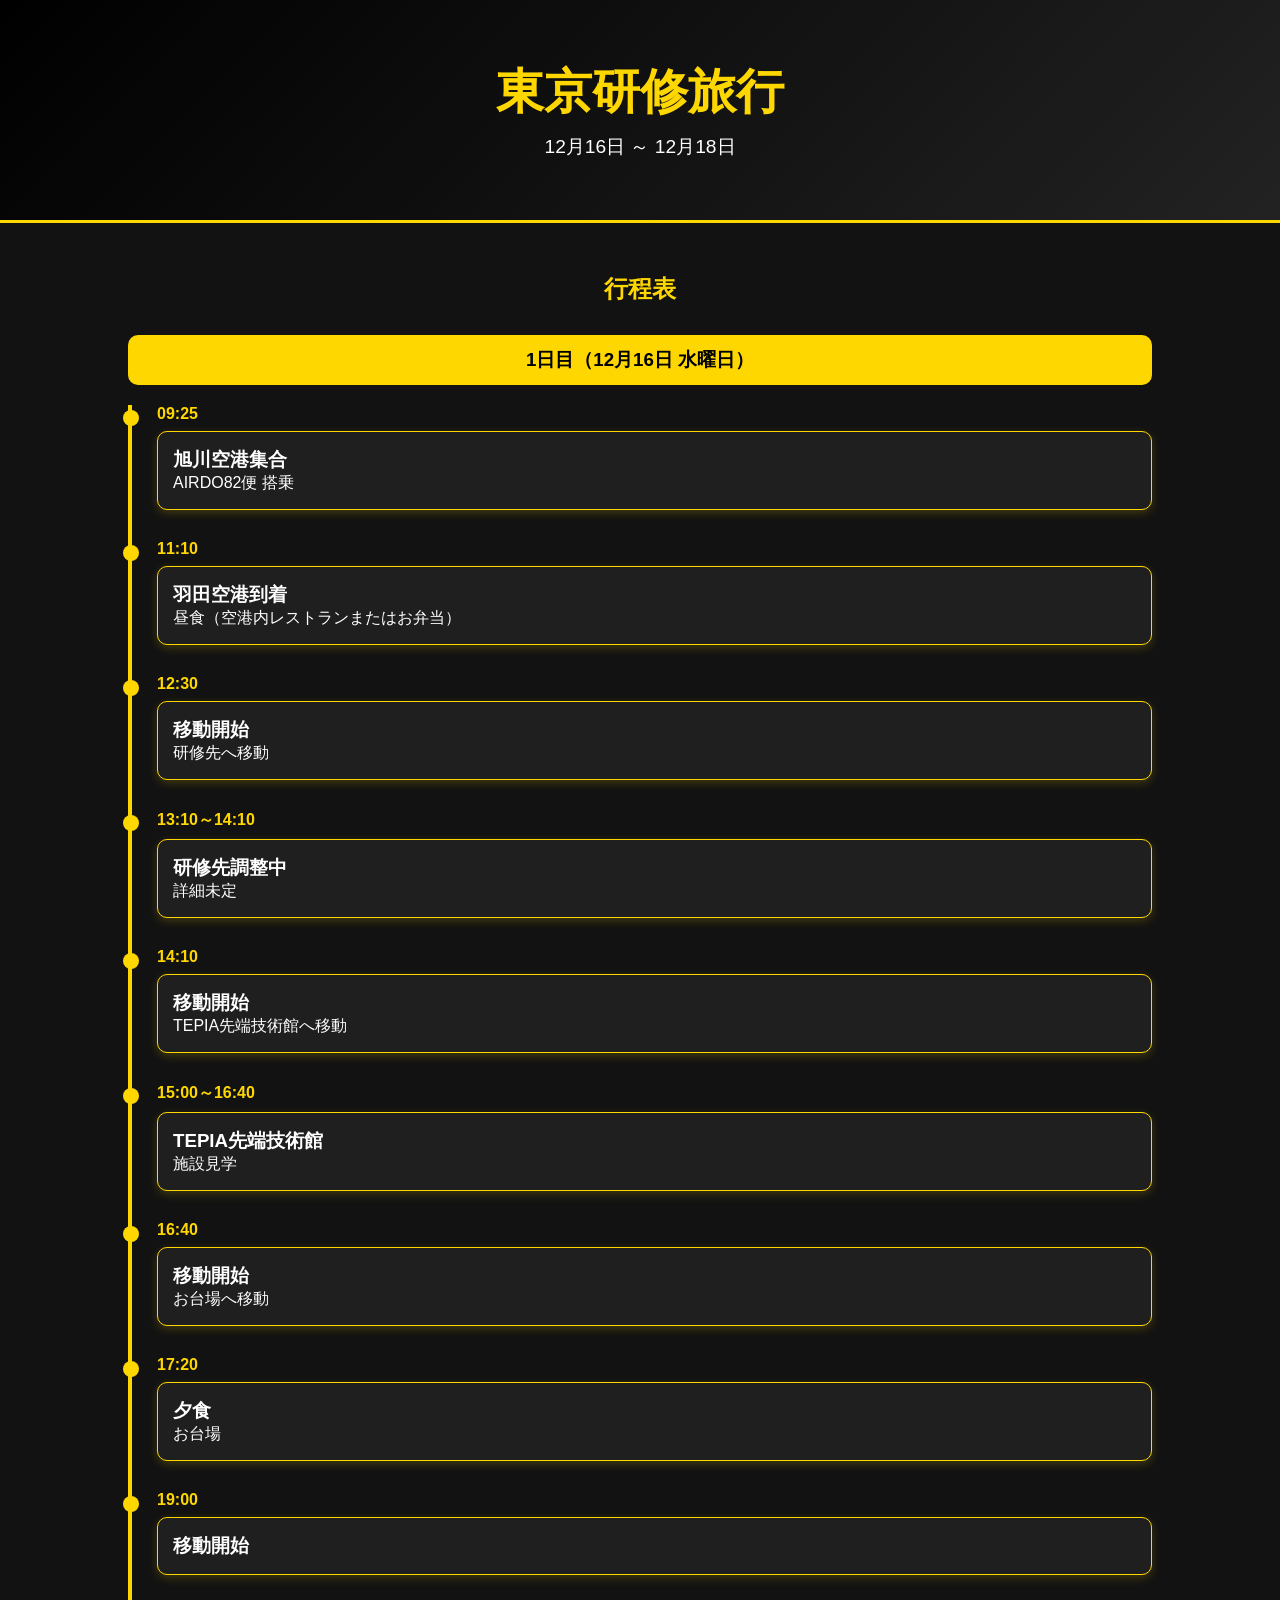
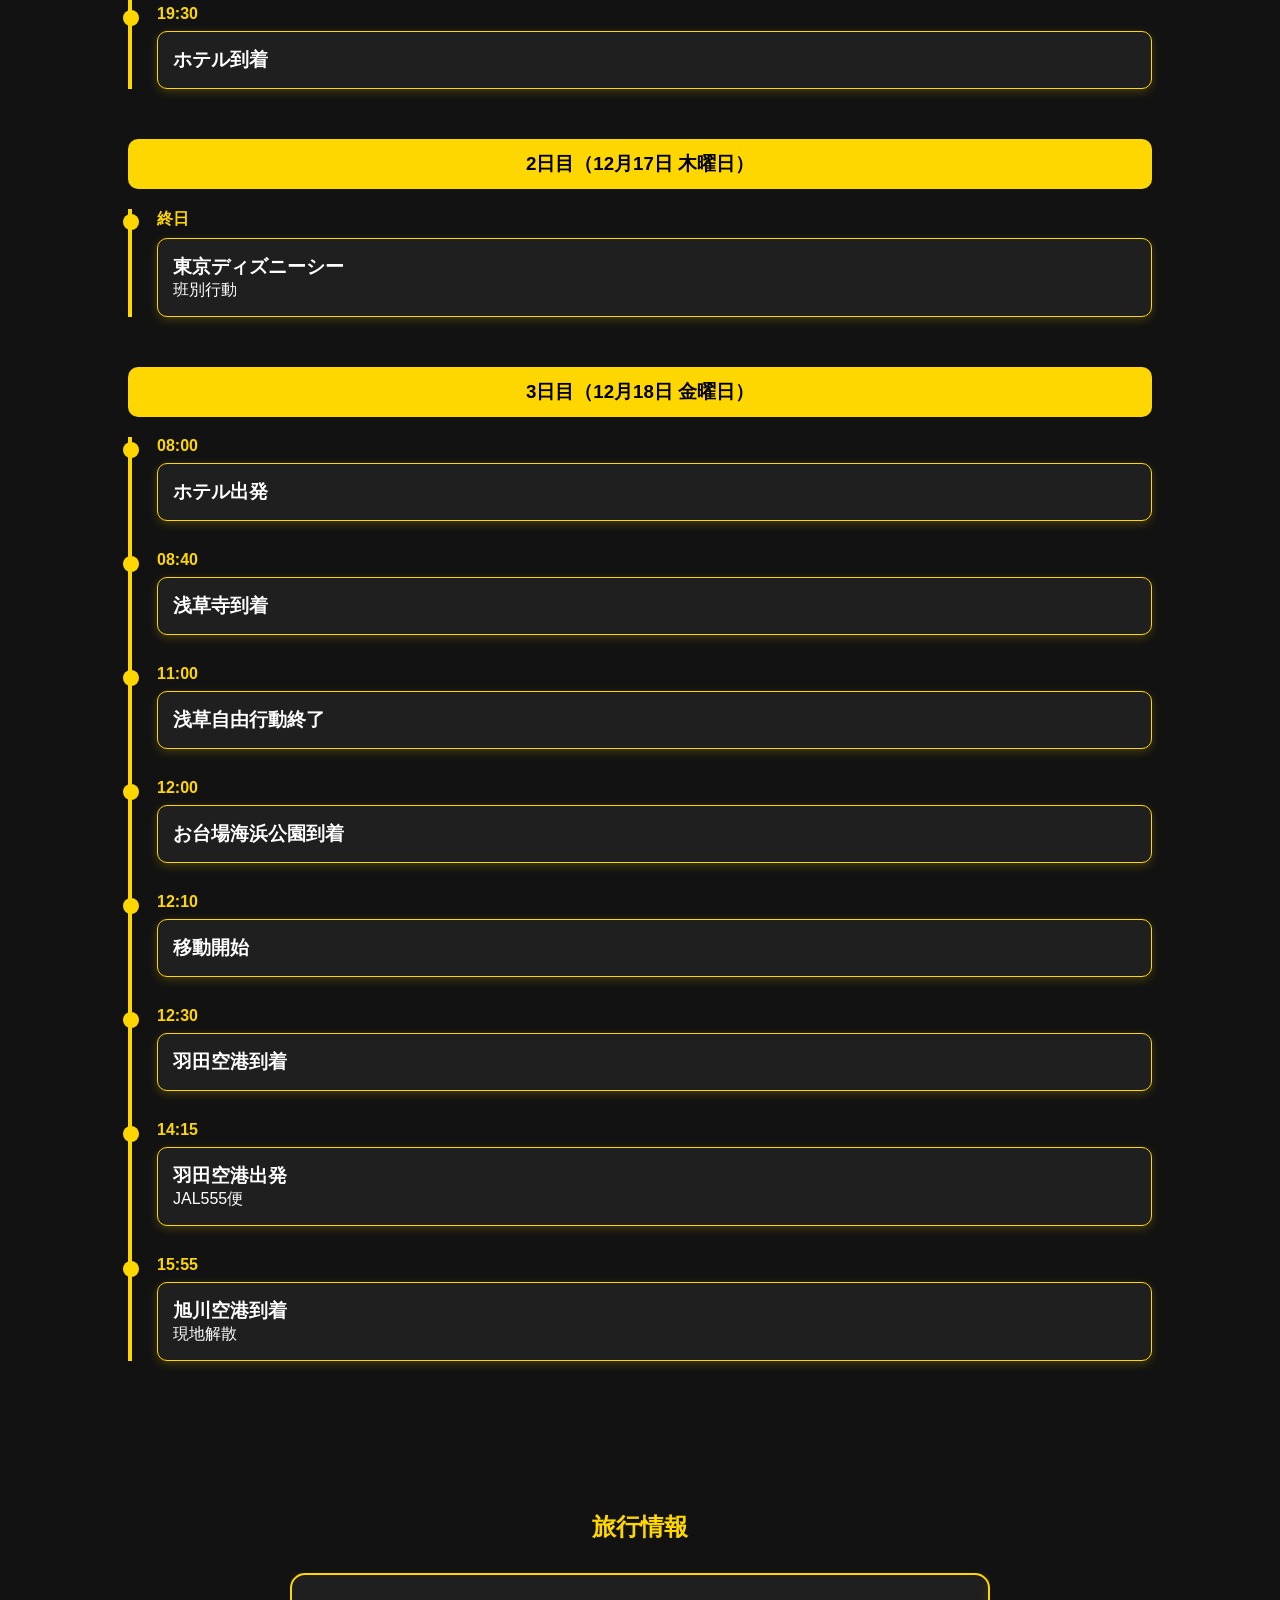
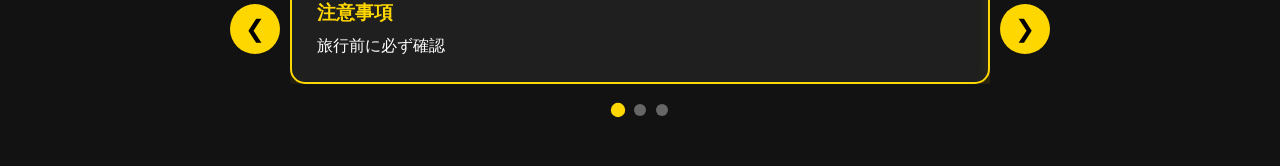
==== index.html @ af33875e "Add files via upload" ====
﻿<!DOCTYPE html>
<html lang="ja">
<head>
    <meta charset="UTF-8">
    <meta name="viewport" content="width=device-width, initial-scale=1.0">
    <title>東京研修旅行しおり</title>

    <link rel="stylesheet" href="しおり.css">
</head>

<body>

<header class="hero">
    <h1>東京研修旅行</h1>
    <p>12月16日 ～ 12月18日</p>
</header>

<main>

    <section class="schedule">

        <h2>行程表</h2>

        <!-- 1日目 -->
        <div class="day-section">

            <h3 class="day-title">
                1日目（12月16日 水曜日）
            </h3>

            <div class="timeline">

                <div class="event">
                    <span class="time">09:25</span>
                    <div class="content">
                        <h3>旭川空港集合</h3>
                        <p>AIRDO82便 搭乗</p>
                    </div>
                </div>

                <div class="event">
                    <span class="time">11:10</span>
                    <div class="content">
                        <h3>羽田空港到着</h3>
                        <p>昼食（空港内レストランまたはお弁当）</p>
                    </div>
                </div>

                <div class="event">
                    <span class="time">12:30</span>
                    <div class="content">
                        <h3>移動開始</h3>
                        <p>研修先へ移動</p>
                    </div>
                </div>

                <div class="event">
                    <span class="time">13:10～14:10</span>
                    <div class="content">
                        <h3>研修先調整中</h3>
                        <p>詳細未定</p>
                    </div>
                </div>

                <div class="event">
                    <span class="time">14:10</span>
                    <div class="content">
                        <h3>移動開始</h3>
                        <p>TEPIA先端技術館へ移動</p>
                    </div>
                </div>

                <div class="event">
                    <span class="time">15:00～16:40</span>
                    <div class="content">
                        <h3>TEPIA先端技術館</h3>
                        <p>施設見学</p>
                    </div>
                </div>

                <div class="event">
                    <span class="time">16:40</span>
                    <div class="content">
                        <h3>移動開始</h3>
                        <p>お台場へ移動</p>
                    </div>
                </div>

                <div class="event">
                    <span class="time">17:20</span>
                    <div class="content">
                        <h3>夕食</h3>
                        <p>お台場</p>
                    </div>
                </div>

                <div class="event">
                    <span class="time">19:00</span>
                    <div class="content">
                        <h3>移動開始</h3>
                    </div>
                </div>

                <div class="event">
                    <span class="time">19:30</span>
                    <div class="content">
                        <h3>ホテル到着</h3>
                    </div>
                </div>

            </div>

        </div>

        <!-- 2日目 -->
        <div class="day-section">

            <h3 class="day-title">
                2日目（12月17日 木曜日）
            </h3>

            <div class="timeline">

                <div class="event">
                    <span class="time">終日</span>
                    <div class="content">
                        <h3>東京ディズニーシー</h3>
                        <p>班別行動</p>
                    </div>
                </div>

            </div>

        </div>

        <!-- 3日目 -->
        <div class="day-section">

            <h3 class="day-title">
                3日目（12月18日 金曜日）
            </h3>

            <div class="timeline">

                <div class="event">
                    <span class="time">08:00</span>
                    <div class="content">
                        <h3>ホテル出発</h3>
                    </div>
                </div>

                <div class="event">
                    <span class="time">08:40</span>
                    <div class="content">
                        <h3>浅草寺到着</h3>
                    </div>
                </div>

                <div class="event">
                    <span class="time">11:00</span>
                    <div class="content">
                        <h3>浅草自由行動終了</h3>
                    </div>
                </div>

                <div class="event">
                    <span class="time">12:00</span>
                    <div class="content">
                        <h3>お台場海浜公園到着</h3>
                    </div>
                </div>

                <div class="event">
                    <span class="time">12:10</span>
                    <div class="content">
                        <h3>移動開始</h3>
                    </div>
                </div>

                <div class="event">
                    <span class="time">12:30</span>
                    <div class="content">
                        <h3>羽田空港到着</h3>
                    </div>
                </div>

                <div class="event">
                    <span class="time">14:15</span>
                    <div class="content">
                        <h3>羽田空港出発</h3>
                        <p>JAL555便</p>
                    </div>
                </div>

                <div class="event">
                    <span class="time">15:55</span>
                    <div class="content">
                        <h3>旭川空港到着</h3>
                        <p>現地解散</p>
                    </div>
                </div>

            </div>

        </div>

    </section>

    <!-- 旅行情報 -->
    <section class="info-section">

        <h2>旅行情報</h2>

        <div class="carousel-wrapper">

            <button class="nav-btn prev">
                ❮
            </button>

            <div class="carousel-viewport">

                <div class="carousel" id="carousel">

                    <a href="https://example.com/caution"
                       class="card"
                       target="_blank">

                        <h3>注意事項</h3>
                        <p>旅行前に必ず確認</p>

                    </a>

                    <a href="https://example.com/items"
                       class="card"
                       target="_blank">

                        <h3>持ちもの</h3>
                        <p>忘れ物チェック</p>

                    </a>

                    <a href="https://example.com/map"
                       class="card"
                       target="_blank">

                        <h3>地図</h3>
                        <p>目的地案内</p>

                    </a>

                </div>

            </div>

            <button class="nav-btn next">
                ❯
            </button>

        </div>

        <div class="indicator-container">

            <span class="indicator active"></span>
            <span class="indicator"></span>
            <span class="indicator"></span>

        </div>

    </section>

</main>

<script src="しおり.js"></script>

</body>
</html>
---- しおり.css ----
﻿/* =========================
   共通設定
========================= */

*{
    margin:0;
    padding:0;
    box-sizing:border-box;
}

body{
    font-family:"Yu Gothic",sans-serif;
    background:#121212;
    color:#ffffff;
    overflow-x:hidden;
}

/* =========================
   ヘッダー
========================= */

.hero{
    text-align:center;
    padding:60px 20px;

    background:linear-gradient(
        135deg,
        #000000,
        #222222
    );

    border-bottom:3px solid #ffd700;

    color:#ffffff;
}

.hero h1{
    font-size:clamp(2rem,5vw,3rem);
    color:#ffd700;
}

.hero p{
    margin-top:10px;
    font-size:clamp(1rem,3vw,1.2rem);
    color:#ffffff;
}

/* =========================
   行程表
========================= */

.schedule{
    padding:50px 10%;
}

.schedule h2{
    text-align:center;
    margin-bottom:30px;
    color:#ffd700;
}

.day-section{
    margin-bottom:50px;
}

.day-title{
    text-align:center;

    margin-bottom:20px;

    background:#ffd700;
    color:#000000;

    padding:12px;

    border-radius:10px;

    font-weight:bold;
}

.timeline{
    border-left:4px solid #ffd700;
    padding-left:25px;
}

.event{
    position:relative;
    margin-bottom:30px;
}

.event::before{
    content:"";

    width:16px;
    height:16px;

    border-radius:50%;

    background:#ffd700;

    position:absolute;
    left:-34px;
    top:5px;
}

.time{
    font-weight:bold;
    color:#ffd700;
}

.content{
    background:#1f1f1f;

    padding:15px;

    margin-top:8px;

    border-radius:10px;

    color:#ffffff;

    border:1px solid #ffd700;

    box-shadow:
        0 3px 10px rgba(255,215,0,.2);
}

/* =========================
   旅行情報
========================= */

.info-section{
    padding:50px 10%;
}

.info-section h2{
    text-align:center;
    margin-bottom:30px;
    color:#ffd700;
}

/* =========================
   カルーセル
========================= */

.carousel-wrapper{
    display:flex;

    align-items:center;
    justify-content:center;

    width:100%;

    gap:10px;
}

.carousel-viewport{
    flex:1;

    max-width:700px;

    overflow:hidden;
}

.carousel{
    display:flex;

    width:100%;

    transition:transform .4s ease;
}

.card{
    flex:0 0 100%;

    min-width:100%;
    max-width:100%;

    background:#1f1f1f;

    padding:25px;

    border-radius:15px;

    text-decoration:none;

    color:#ffffff;

    border:2px solid #ffd700;

    box-shadow:
        0 5px 15px rgba(255,215,0,.15);
}

.card:hover{
    transform:translateY(-4px);
}

.card h3{
    color:#ffd700;
    margin-bottom:10px;
}

/* =========================
   カルーセルボタン
========================= */

.nav-btn{
    width:50px;
    height:50px;

    min-width:50px;
    min-height:50px;

    border:none;
    border-radius:50%;

    background:#ffd700;
    color:#000000;

    font-size:24px;

    display:flex;
    justify-content:center;
    align-items:center;

    cursor:pointer;
}

.nav-btn:hover{
    background:#fff4b0;
}

/* =========================
   インジケーター
========================= */

.indicator-container{
    display:flex;
    justify-content:center;

    gap:10px;

    margin-top:20px;
}

.indicator{
    width:12px;
    height:12px;

    border-radius:50%;

    background:#666666;

    cursor:pointer;

    transition:.3s;
}

.indicator.active{
    background:#ffd700;
    transform:scale(1.2);
}

/* =========================
   スマホ対応
========================= */

@media screen and (max-width:480px){

    .schedule{
        padding:20px;
    }

    .info-section{
        padding:20px;
    }

    .hero{
        padding:40px 15px;
    }

    .timeline{
        padding-left:20px;
    }

    .event::before{
        left:-29px;
    }

    .carousel-wrapper{
        gap:5px;
    }

    .carousel-viewport{
        max-width:calc(100vw - 100px);
    }

    .card{
        padding:15px;
    }

    .card h3{
        font-size:1rem;
    }

    .card p{
        font-size:0.9rem;
    }

    .nav-btn{
        width:40px;
        height:40px;

        min-width:40px;
        min-height:40px;

        max-width:40px;
        max-height:40px;

        font-size:18px;
    }

    background:
    linear-gradient(
    rgba(0,0,0,0.75),
    rgba(0,0,0,0.75)
    ),
    url("東京タワー夜景.jpg");

}
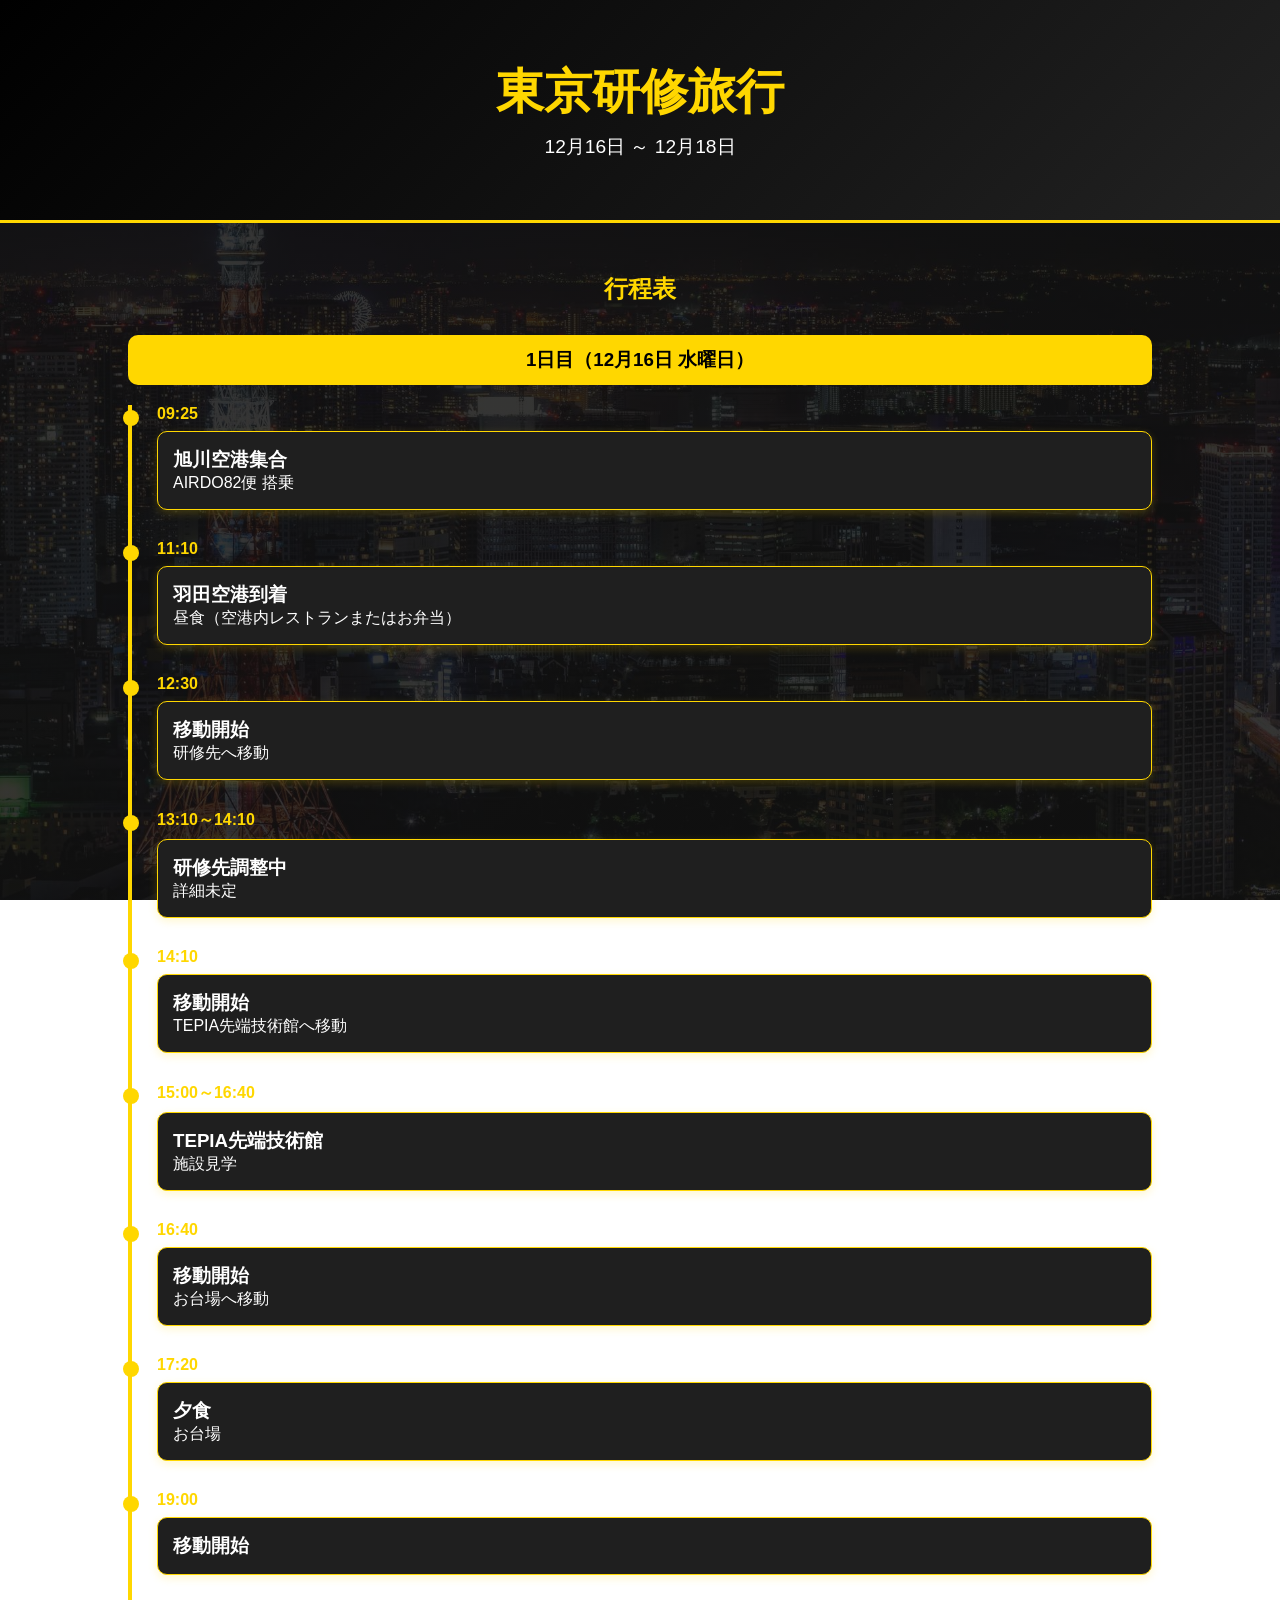
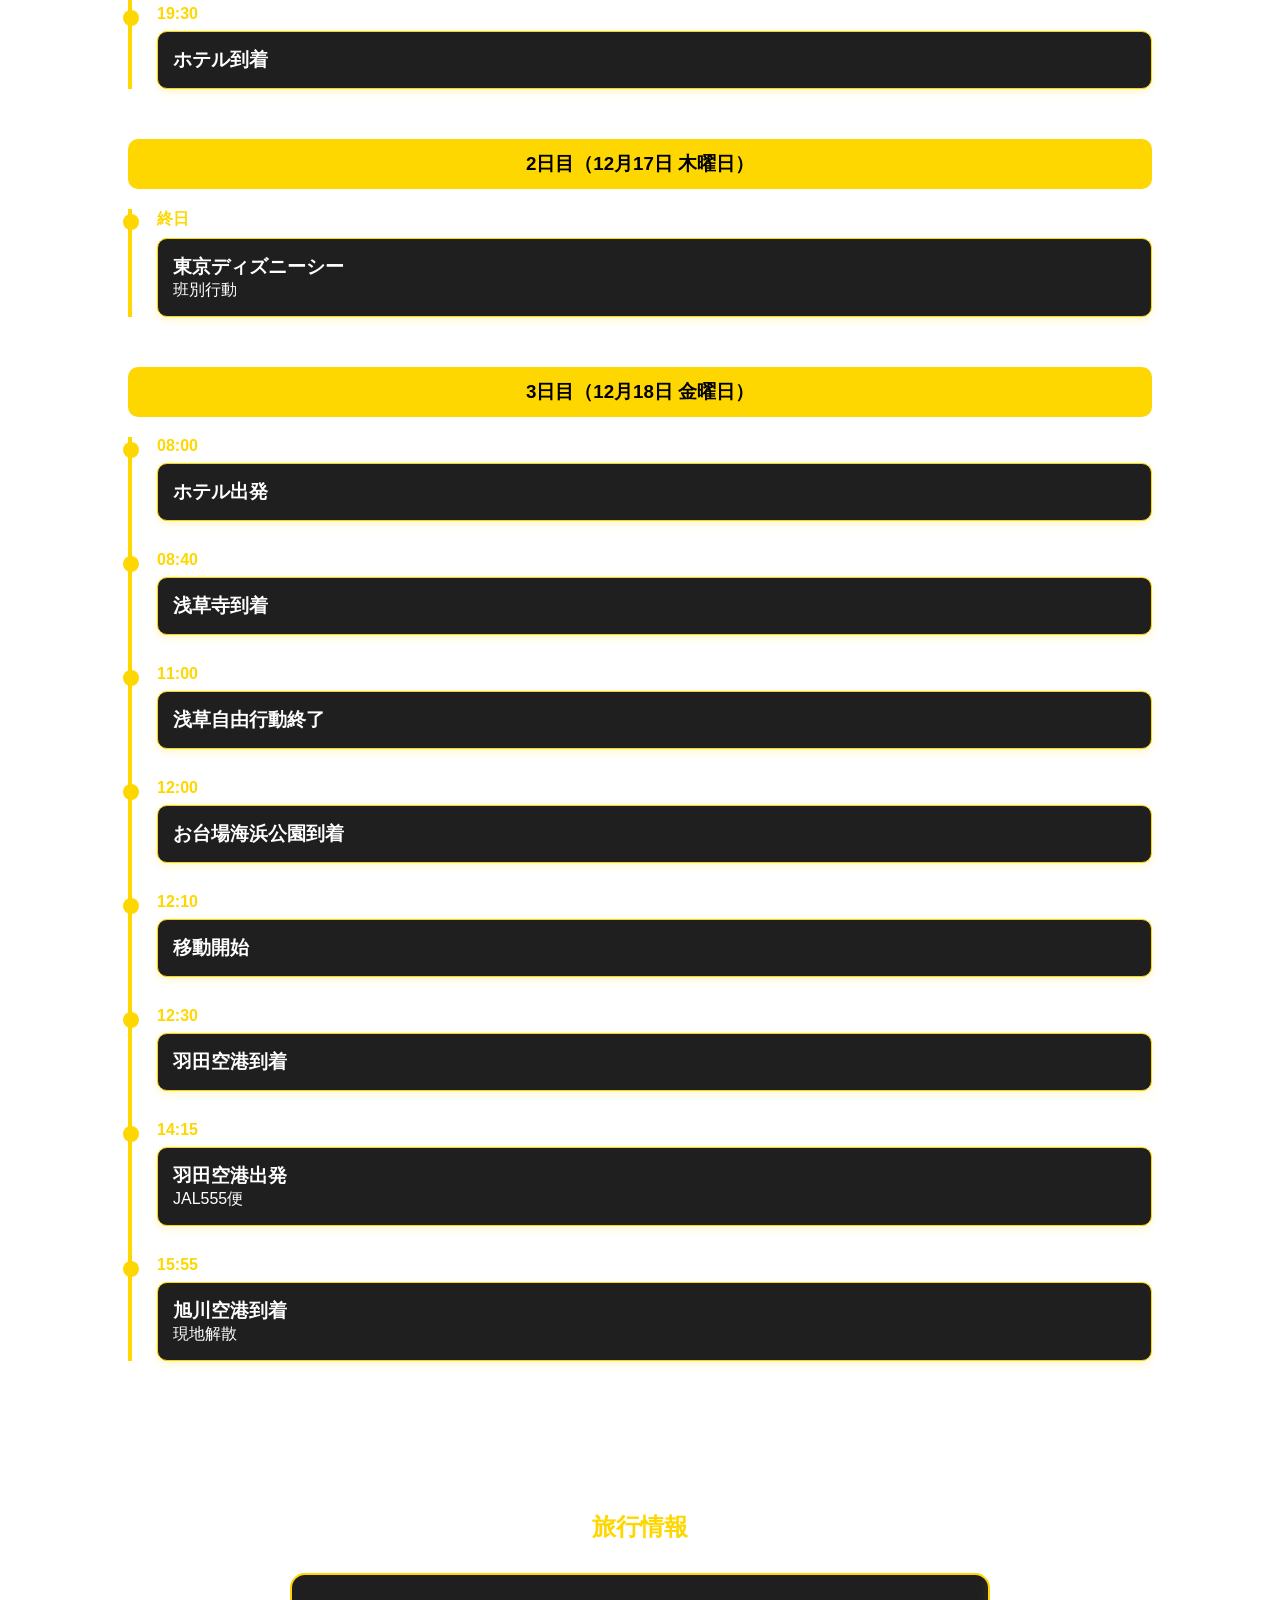
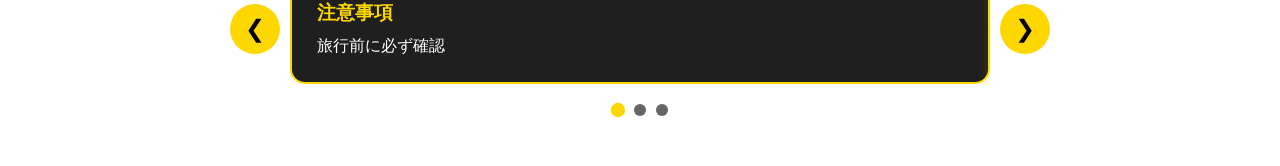
==== commit 4d929a3d: "Update index.html" ====
--- a/index.html
+++ b/index.html
@@ -1,11 +1,11 @@
-﻿<!DOCTYPE html>
+<!DOCTYPE html>
 <html lang="ja">
 <head>
     <meta charset="UTF-8">
     <meta name="viewport" content="width=device-width, initial-scale=1.0">
     <title>東京研修旅行しおり</title>
 
-    <link rel="stylesheet" href="しおり.css">
+    <link rel="stylesheet" href="index.css">
 </head>
 
 <body>
@@ -221,7 +221,7 @@
 
                 <div class="carousel" id="carousel">
 
-                    <a href="https://example.com/caution"
+                    <a href="https://na-nsya.github.io/Na-NSYA/"
                        class="card"
                        target="_blank">
 
@@ -230,7 +230,7 @@
 
                     </a>
 
-                    <a href="https://example.com/items"
+                    <a href="https://na-nsya.github.io/Na-NSYA/"
                        class="card"
                        target="_blank">
 
@@ -270,7 +270,7 @@
 
 </main>
 
-<script src="しおり.js"></script>
+<script src="index.js"></script>
 
 </body>
-</html>+</html>
--- a/index.css
+++ b/index.css
@@ -0,0 +1,350 @@
+﻿/* =========================
+   共通設定
+========================= */
+
+*{
+    margin:0;
+    padding:0;
+    box-sizing:border-box;
+}
+
+body{
+    font-family:"Yu Gothic",sans-serif;
+    color:#ffffff;
+    overflow-x:hidden;
+
+    background:
+        linear-gradient(
+            rgba(18,18,18,0.85),
+            rgba(18,18,18,0.85)
+        ),
+        url("東京タワー夜景.jpg");
+
+    background-size: cover;
+    background-position: center;
+    background-repeat: no-repeat;
+    background-attachment: fixed;
+}
+
+/* =========================
+   ヘッダー
+========================= */
+
+.hero{
+    text-align:center;
+    padding:60px 20px;
+
+    background:linear-gradient(
+        135deg,
+        #000000,
+        #222222
+    );
+
+    border-bottom:3px solid #ffd700;
+
+    color:#ffffff;
+}
+
+.hero h1{
+    font-size:clamp(2rem,5vw,3rem);
+    color:#ffd700;
+}
+
+.hero p{
+    margin-top:10px;
+    font-size:clamp(1rem,3vw,1.2rem);
+    color:#ffffff;
+}
+
+/* =========================
+   行程表
+========================= */
+
+.schedule{
+    padding:50px 10%;
+}
+
+.schedule h2{
+    text-align:center;
+    margin-bottom:30px;
+    color:#ffd700;
+}
+
+.day-section{
+    margin-bottom:50px;
+}
+
+.day-title{
+    text-align:center;
+
+    margin-bottom:20px;
+
+    background:#ffd700;
+    color:#000000;
+
+    padding:12px;
+
+    border-radius:10px;
+
+    font-weight:bold;
+}
+
+.timeline{
+    border-left:4px solid #ffd700;
+    padding-left:25px;
+}
+
+.event{
+    position:relative;
+    margin-bottom:30px;
+}
+
+.event::before{
+    content:"";
+
+    width:16px;
+    height:16px;
+
+    border-radius:50%;
+
+    background:#ffd700;
+
+    position:absolute;
+    left:-34px;
+    top:5px;
+}
+
+.time{
+    font-weight:bold;
+    color:#ffd700;
+}
+
+.content{
+    background:#1f1f1f;
+
+    padding:15px;
+
+    margin-top:8px;
+
+    border-radius:10px;
+
+    color:#ffffff;
+
+    border:1px solid #ffd700;
+
+    box-shadow:
+        0 3px 10px rgba(255,215,0,.2);
+}
+
+/* =========================
+   旅行情報
+========================= */
+
+.info-section{
+    padding:50px 10%;
+}
+
+.info-section h2{
+    text-align:center;
+    margin-bottom:30px;
+    color:#ffd700;
+}
+
+/* =========================
+   カルーセル
+========================= */
+
+.carousel-wrapper{
+    display:flex;
+
+    align-items:center;
+    justify-content:center;
+
+    width:100%;
+
+    gap:10px;
+}
+
+.carousel-viewport{
+    flex:1;
+
+    max-width:700px;
+
+    overflow:hidden;
+}
+
+.carousel{
+    display:flex;
+
+    width:100%;
+
+    transition:transform .4s ease;
+}
+
+.card{
+    flex:0 0 100%;
+
+    min-width:100%;
+    max-width:100%;
+
+    background:#1f1f1f;
+
+    padding:25px;
+
+    border-radius:15px;
+
+    text-decoration:none;
+
+    color:#ffffff;
+
+    border:2px solid #ffd700;
+
+    box-shadow:
+        0 5px 15px rgba(255,215,0,.15);
+}
+
+.card:hover{
+    transform:translateY(-4px);
+}
+
+.card h3{
+    color:#ffd700;
+    margin-bottom:10px;
+}
+
+/* =========================
+   カルーセルボタン
+========================= */
+
+.nav-btn{
+    width:50px;
+    height:50px;
+
+    min-width:50px;
+    min-height:50px;
+
+    border:none;
+    border-radius:50%;
+
+    background:#ffd700;
+    color:#000000;
+
+    font-size:24px;
+
+    display:flex;
+    justify-content:center;
+    align-items:center;
+
+    cursor:pointer;
+}
+
+.nav-btn:hover{
+    background:#fff4b0;
+}
+
+/* =========================
+   インジケーター
+========================= */
+
+.indicator-container{
+    display:flex;
+    justify-content:center;
+
+    gap:10px;
+
+    margin-top:20px;
+}
+
+.indicator{
+    width:12px;
+    height:12px;
+
+    border-radius:50%;
+
+    background:#666666;
+
+    cursor:pointer;
+
+    transition:.3s;
+}
+
+.indicator.active{
+    background:#ffd700;
+    transform:scale(1.2);
+}
+
+/* =========================
+   スマホ対応
+========================= */
+
+@media screen and (max-width:480px){
+
+    .schedule{
+        padding:20px;
+    }
+
+    .info-section{
+        padding:20px;
+    }
+
+    .hero{
+        padding:40px 15px;
+    }
+
+    .timeline{
+        padding-left:20px;
+    }
+
+    .event::before{
+        left:-29px;
+    }
+
+    .carousel-wrapper{
+        gap:5px;
+    }
+
+    .carousel-viewport{
+        max-width:calc(100vw - 100px);
+    }
+
+    .card{
+        padding:15px;
+    }
+
+    .card h3{
+        font-size:1rem;
+    }
+
+    .card p{
+        font-size:0.9rem;
+    }
+
+    .nav-btn{
+        width:40px;
+        height:40px;
+
+        min-width:40px;
+        min-height:40px;
+
+        max-width:40px;
+        max-height:40px;
+
+        font-size:18px;
+    }
+
+     .container {
+        position: relative;
+        z-index: 1;
+    }
+
+    .container::before {
+        content: "";
+        position: absolute;
+        inset: 0;
+        background-image: url("東京タワー夜景.jpg");
+        background-size: cover;
+        background-position: center;
+        opacity: 0.2; /* 透明度 */
+        z-index: -1;
+    }
+}
